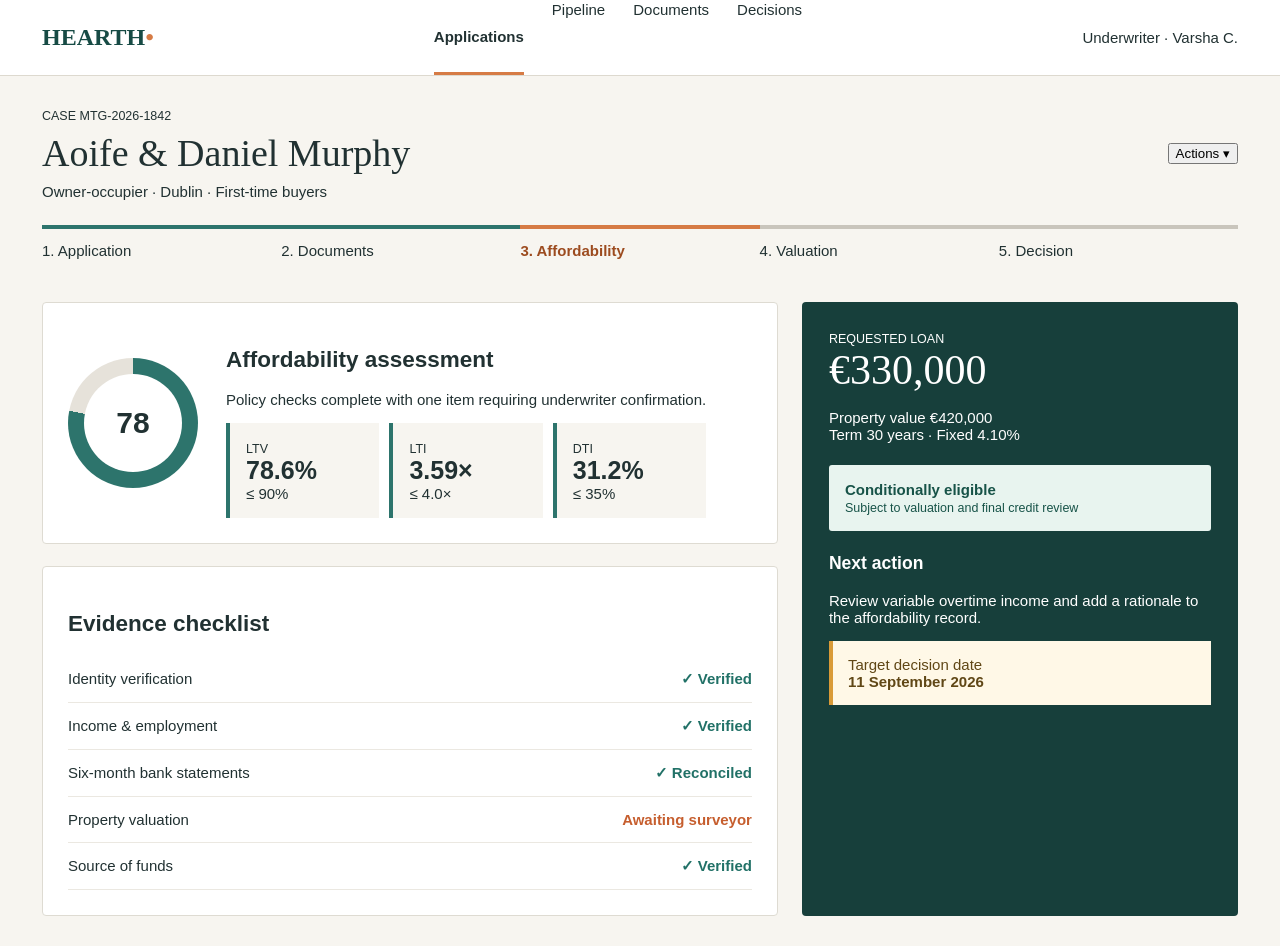
==== docs/index.html @ d86b8b5d "fix: restore application tests and portfolio deployment" ====
<!doctype html><html><head><meta charset="utf-8"><meta name="viewport" content="width=device-width"><title>Hearth Mortgage Workspace</title><style>
*{box-sizing:border-box}body{margin:0;background:#f7f5f0;color:#213132;font:15px Arial}.bar{height:76px;background:#fff;border-bottom:1px solid #ddd9cf;display:flex;align-items:center;justify-content:space-between;padding:0 42px}.logo{font:800 24px Georgia;color:#174b45}.logo i{color:#d67b45}.tabs{display:flex;gap:28px}.tabs b{border-bottom:3px solid #d67b45;padding:27px 0}.wrap{max-width:1450px;margin:auto;padding:30px 42px}.casehead{display:flex;justify-content:space-between;align-items:center}.casehead h1{font:38px Georgia;margin:8px 0}.stage{display:grid;grid-template-columns:repeat(5,1fr);margin:25px 0 30px}.step{border-top:4px solid #c9c5bc;padding:13px 0}.step.done{border-color:#2d746c}.step.now{border-color:#d67b45;color:#9c4b1f;font-weight:bold}.body{display:grid;grid-template-columns:1.35fr .8fr;gap:24px}.card{background:#fff;border:1px solid #dedbd2;border-radius:4px;padding:25px}.score{display:flex;align-items:center;gap:28px}.ring{width:130px;height:130px;border-radius:50%;display:grid;place-items:center;background:conic-gradient(#2d746c 0 78%,#e6e2da 78%);position:relative}.ring:after{content:'';width:98px;height:98px;border-radius:50%;background:white;position:absolute}.ring strong{z-index:1;font-size:30px}.ratios{display:grid;grid-template-columns:repeat(3,1fr);gap:10px}.ratio{padding:16px;background:#f7f5f0;border-left:4px solid #2d746c}.ratio strong{font-size:25px;display:block}.docs{margin-top:22px}.doc{display:flex;justify-content:space-between;padding:14px 0;border-bottom:1px solid #ebe8e1}.ok{color:#217167}.wait{color:#c65e2e}.sidecard{background:#173f3b;color:white;border-radius:4px;padding:27px}.amount{font:42px Georgia}.decision{background:#e8f4ef;color:#175348;padding:16px;margin:22px 0;border-radius:3px}.note{background:#fff8e7;border-left:4px solid #d99b38;padding:15px;color:#604716}@media(max-width:800px){.tabs{display:none}.body{grid-template-columns:1fr}.stage{grid-template-columns:1fr}.step{border-top:0;border-left:4px solid #ccc;padding-left:10px}}
</style></head><body><header class="bar"><div class="logo">HEARTH<i>•</i></div><nav class="tabs"><b>Applications</b><span>Pipeline</span><span>Documents</span><span>Decisions</span></nav><div>Underwriter · Varsha C.</div></header><main class="wrap"><div class="casehead"><div><small>CASE MTG-2026-1842</small><h1>Aoife & Daniel Murphy</h1><span>Owner-occupier · Dublin · First-time buyers</span></div><button>Actions ▾</button></div><div class="stage"><div class="step done">1. Application</div><div class="step done">2. Documents</div><div class="step now">3. Affordability</div><div class="step">4. Valuation</div><div class="step">5. Decision</div></div><div class="body"><section><div class="card score"><div class="ring"><strong>78</strong></div><div><h2>Affordability assessment</h2><p>Policy checks complete with one item requiring underwriter confirmation.</p><div class="ratios"><div class="ratio"><small>LTV</small><strong>78.6%</strong>≤ 90%</div><div class="ratio"><small>LTI</small><strong>3.59×</strong>≤ 4.0×</div><div class="ratio"><small>DTI</small><strong>31.2%</strong>≤ 35%</div></div></div></div><div class="card docs"><h2>Evidence checklist</h2><div class="doc"><span>Identity verification</span><b class="ok">✓ Verified</b></div><div class="doc"><span>Income & employment</span><b class="ok">✓ Verified</b></div><div class="doc"><span>Six-month bank statements</span><b class="ok">✓ Reconciled</b></div><div class="doc"><span>Property valuation</span><b class="wait">Awaiting surveyor</b></div><div class="doc"><span>Source of funds</span><b class="ok">✓ Verified</b></div></div></section><aside class="sidecard"><small>REQUESTED LOAN</small><div class="amount">€330,000</div><p>Property value €420,000<br>Term 30 years · Fixed 4.10%</p><div class="decision"><b>Conditionally eligible</b><br><small>Subject to valuation and final credit review</small></div><h3>Next action</h3><p>Review variable overtime income and add a rationale to the affordability record.</p><div class="note">Target decision date<br><b>11 September 2026</b></div></aside></div></main><div id="toast" style="position:fixed;right:24px;bottom:24px;background:#111827;color:white;padding:13px 18px;border-radius:8px;opacity:0;transition:.2s;z-index:99">View updated</div><script>
document.querySelectorAll('button,.nav div,.tabs span,.tabs b,.side div,.ticket,.doc,.task').forEach(function(el){el.style.cursor='pointer';el.addEventListener('click',function(){
  document.querySelectorAll('.selected').forEach(function(x){x.classList.remove('selected')}); this.classList.add('selected');
  var t=document.getElementById('toast'); if(t){t.textContent=(this.textContent||'Control').trim().slice(0,48)+' selected';t.style.opacity='1';setTimeout(function(){t.style.opacity='0'},1200)}
})});
</script></body></html>
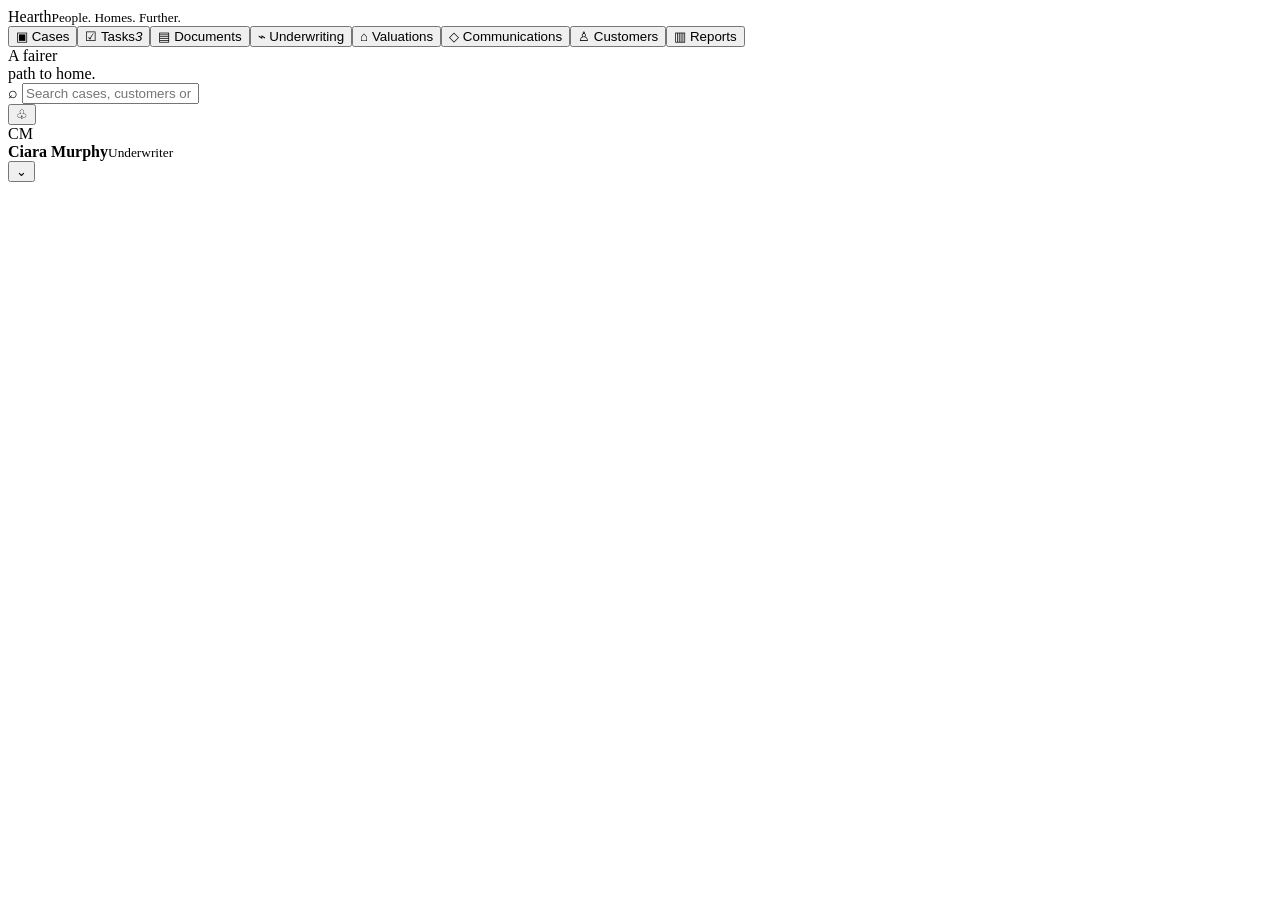
==== commit a3373aa2: "Build fully interactive mortgage case management dashboard" ====
--- a/docs/index.html
+++ b/docs/index.html
@@ -1,8 +1,6 @@
-<!doctype html><html><head><meta charset="utf-8"><meta name="viewport" content="width=device-width"><title>Hearth Mortgage Workspace</title><style>
-*{box-sizing:border-box}body{margin:0;background:#f7f5f0;color:#213132;font:15px Arial}.bar{height:76px;background:#fff;border-bottom:1px solid #ddd9cf;display:flex;align-items:center;justify-content:space-between;padding:0 42px}.logo{font:800 24px Georgia;color:#174b45}.logo i{color:#d67b45}.tabs{display:flex;gap:28px}.tabs b{border-bottom:3px solid #d67b45;padding:27px 0}.wrap{max-width:1450px;margin:auto;padding:30px 42px}.casehead{display:flex;justify-content:space-between;align-items:center}.casehead h1{font:38px Georgia;margin:8px 0}.stage{display:grid;grid-template-columns:repeat(5,1fr);margin:25px 0 30px}.step{border-top:4px solid #c9c5bc;padding:13px 0}.step.done{border-color:#2d746c}.step.now{border-color:#d67b45;color:#9c4b1f;font-weight:bold}.body{display:grid;grid-template-columns:1.35fr .8fr;gap:24px}.card{background:#fff;border:1px solid #dedbd2;border-radius:4px;padding:25px}.score{display:flex;align-items:center;gap:28px}.ring{width:130px;height:130px;border-radius:50%;display:grid;place-items:center;background:conic-gradient(#2d746c 0 78%,#e6e2da 78%);position:relative}.ring:after{content:'';width:98px;height:98px;border-radius:50%;background:white;position:absolute}.ring strong{z-index:1;font-size:30px}.ratios{display:grid;grid-template-columns:repeat(3,1fr);gap:10px}.ratio{padding:16px;background:#f7f5f0;border-left:4px solid #2d746c}.ratio strong{font-size:25px;display:block}.docs{margin-top:22px}.doc{display:flex;justify-content:space-between;padding:14px 0;border-bottom:1px solid #ebe8e1}.ok{color:#217167}.wait{color:#c65e2e}.sidecard{background:#173f3b;color:white;border-radius:4px;padding:27px}.amount{font:42px Georgia}.decision{background:#e8f4ef;color:#175348;padding:16px;margin:22px 0;border-radius:3px}.note{background:#fff8e7;border-left:4px solid #d99b38;padding:15px;color:#604716}@media(max-width:800px){.tabs{display:none}.body{grid-template-columns:1fr}.stage{grid-template-columns:1fr}.step{border-top:0;border-left:4px solid #ccc;padding-left:10px}}
-</style></head><body><header class="bar"><div class="logo">HEARTH<i>•</i></div><nav class="tabs"><b>Applications</b><span>Pipeline</span><span>Documents</span><span>Decisions</span></nav><div>Underwriter · Varsha C.</div></header><main class="wrap"><div class="casehead"><div><small>CASE MTG-2026-1842</small><h1>Aoife & Daniel Murphy</h1><span>Owner-occupier · Dublin · First-time buyers</span></div><button>Actions ▾</button></div><div class="stage"><div class="step done">1. Application</div><div class="step done">2. Documents</div><div class="step now">3. Affordability</div><div class="step">4. Valuation</div><div class="step">5. Decision</div></div><div class="body"><section><div class="card score"><div class="ring"><strong>78</strong></div><div><h2>Affordability assessment</h2><p>Policy checks complete with one item requiring underwriter confirmation.</p><div class="ratios"><div class="ratio"><small>LTV</small><strong>78.6%</strong>≤ 90%</div><div class="ratio"><small>LTI</small><strong>3.59×</strong>≤ 4.0×</div><div class="ratio"><small>DTI</small><strong>31.2%</strong>≤ 35%</div></div></div></div><div class="card docs"><h2>Evidence checklist</h2><div class="doc"><span>Identity verification</span><b class="ok">✓ Verified</b></div><div class="doc"><span>Income & employment</span><b class="ok">✓ Verified</b></div><div class="doc"><span>Six-month bank statements</span><b class="ok">✓ Reconciled</b></div><div class="doc"><span>Property valuation</span><b class="wait">Awaiting surveyor</b></div><div class="doc"><span>Source of funds</span><b class="ok">✓ Verified</b></div></div></section><aside class="sidecard"><small>REQUESTED LOAN</small><div class="amount">€330,000</div><p>Property value €420,000<br>Term 30 years · Fixed 4.10%</p><div class="decision"><b>Conditionally eligible</b><br><small>Subject to valuation and final credit review</small></div><h3>Next action</h3><p>Review variable overtime income and add a rationale to the affordability record.</p><div class="note">Target decision date<br><b>11 September 2026</b></div></aside></div></main><div id="toast" style="position:fixed;right:24px;bottom:24px;background:#111827;color:white;padding:13px 18px;border-radius:8px;opacity:0;transition:.2s;z-index:99">View updated</div><script>
-document.querySelectorAll('button,.nav div,.tabs span,.tabs b,.side div,.ticket,.doc,.task').forEach(function(el){el.style.cursor='pointer';el.addEventListener('click',function(){
-  document.querySelectorAll('.selected').forEach(function(x){x.classList.remove('selected')}); this.classList.add('selected');
-  var t=document.getElementById('toast'); if(t){t.textContent=(this.textContent||'Control').trim().slice(0,48)+' selected';t.style.opacity='1';setTimeout(function(){t.style.opacity='0'},1200)}
-})});
-</script></body></html>
+<!doctype html><html lang="en"><head><meta charset="utf-8"><meta name="viewport" content="width=device-width,initial-scale=1"><title>Hearth — Mortgage Case Management</title><meta name="description" content="Interactive mortgage underwriting and case management workspace."><link rel="stylesheet" href="styles.css"></head><body>
+<aside class="sidebar"><div class="brand">Hearth<small>People. Homes. Further.</small></div><nav><button class="nav active" data-view="case">▣ <span>Cases</span></button><button class="nav" data-view="tasks">☑ <span>Tasks</span><em>3</em></button><button class="nav" data-view="documents">▤ <span>Documents</span></button><button class="nav" data-view="underwriting">⌁ <span>Underwriting</span></button><button class="nav" data-view="valuations">⌂ <span>Valuations</span></button><button class="nav" data-view="communications">◇ <span>Communications</span></button><button class="nav" data-view="customers">♙ <span>Customers</span></button><button class="nav" data-view="reports">▥ <span>Reports</span></button></nav><div class="motto">A fairer<br>path to home.</div></aside>
+<div class="shell"><header class="topbar"><label class="search">⌕ <input id="search" aria-label="Search cases" placeholder="Search cases, customers or documents..."></label><div class="top-actions"><button id="notificationBtn" class="icon-btn" aria-label="Notifications">♧<i></i></button><div class="avatar">CM</div><div><strong>Ciara Murphy</strong><small>Underwriter</small></div><button id="profileBtn" class="icon-btn">⌄</button></div></header><main id="app"></main></div>
+<dialog id="newCaseDialog"><form method="dialog" id="newCaseForm"><div class="dialog-head"><div><small>NEW APPLICATION</small><h2>Create mortgage case</h2></div><button value="cancel" class="close" aria-label="Close">×</button></div><div class="form-grid"><label>Applicant name<input name="applicant" required value="Niamh & Sean Kelly"></label><label>Location<input name="location" required value="Cork, T12"></label><label>Property value (€)<input name="propertyValue" type="number" min="1" required value="390000"></label><label>Loan amount (€)<input name="loanAmount" type="number" min="1" required value="300000"></label><label>Gross annual income (€)<input name="income" type="number" min="1" required value="92000"></label><label>Monthly committed outgoings (€)<input name="debt" type="number" min="0" required value="1750"></label><label>Term (years)<input name="term" type="number" min="5" max="40" required value="30"></label><label>Product<select name="product"><option>Variable Rate (Green Home)</option><option>3 Year Fixed</option><option>5 Year Fixed</option></select></label></div><div class="dialog-actions"><button value="cancel" class="secondary">Cancel</button><button type="submit" value="default" class="primary">Create & assess case →</button></div></form></dialog>
+<dialog id="actionDialog"><form method="dialog"><div class="dialog-head"><div><small>CASE ACTIONS</small><h2>Choose next step</h2></div><button value="cancel" class="close">×</button></div><div class="action-list"><button value="info" data-action="info">Request further information <span>→</span></button><button value="review" data-action="review">Move to manual review <span>→</span></button><button value="approve" data-action="approve">Approve subject to conditions <span>→</span></button></div></form></dialog>
+<div id="toast" role="status" aria-live="polite"></div><script src="model.js"></script><script src="app.js"></script></body></html>
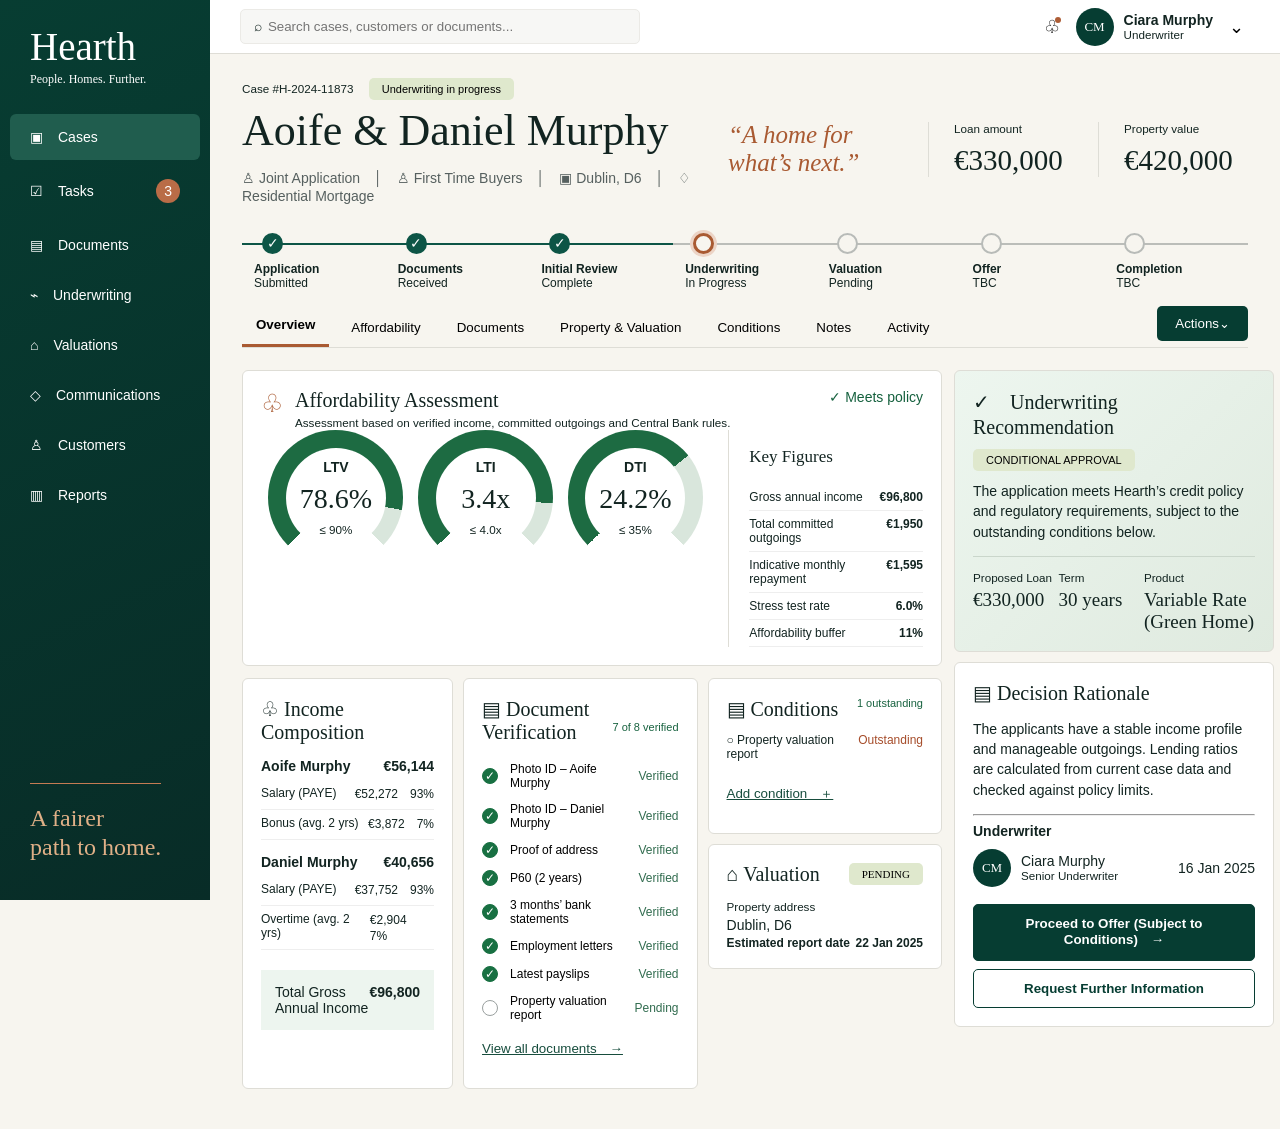
==== commit 5179f3a8: "Upgrade docs/index.html for complete enterprise workflow" ====
--- a/docs/index.html
+++ b/docs/index.html
@@ -1,4 +1,4 @@
-<!doctype html><html lang="en"><head><meta charset="utf-8"><meta name="viewport" content="width=device-width,initial-scale=1"><title>Hearth — Mortgage Case Management</title><meta name="description" content="Interactive mortgage underwriting and case management workspace."><link rel="stylesheet" href="styles.css"></head><body>
+<!doctype html><html lang="en"><head><meta charset="utf-8"><meta name="viewport" content="width=device-width,initial-scale=1"><title>Hearth — Mortgage Case Management</title><meta name="description" content="Interactive mortgage underwriting and case management workspace."><link rel="stylesheet" href="styles.css"><link rel="stylesheet" href="enterprise.css"></head><body>
 <aside class="sidebar"><div class="brand">Hearth<small>People. Homes. Further.</small></div><nav><button class="nav active" data-view="case">▣ <span>Cases</span></button><button class="nav" data-view="tasks">☑ <span>Tasks</span><em>3</em></button><button class="nav" data-view="documents">▤ <span>Documents</span></button><button class="nav" data-view="underwriting">⌁ <span>Underwriting</span></button><button class="nav" data-view="valuations">⌂ <span>Valuations</span></button><button class="nav" data-view="communications">◇ <span>Communications</span></button><button class="nav" data-view="customers">♙ <span>Customers</span></button><button class="nav" data-view="reports">▥ <span>Reports</span></button></nav><div class="motto">A fairer<br>path to home.</div></aside>
 <div class="shell"><header class="topbar"><label class="search">⌕ <input id="search" aria-label="Search cases" placeholder="Search cases, customers or documents..."></label><div class="top-actions"><button id="notificationBtn" class="icon-btn" aria-label="Notifications">♧<i></i></button><div class="avatar">CM</div><div><strong>Ciara Murphy</strong><small>Underwriter</small></div><button id="profileBtn" class="icon-btn">⌄</button></div></header><main id="app"></main></div>
 <dialog id="newCaseDialog"><form method="dialog" id="newCaseForm"><div class="dialog-head"><div><small>NEW APPLICATION</small><h2>Create mortgage case</h2></div><button value="cancel" class="close" aria-label="Close">×</button></div><div class="form-grid"><label>Applicant name<input name="applicant" required value="Niamh & Sean Kelly"></label><label>Location<input name="location" required value="Cork, T12"></label><label>Property value (€)<input name="propertyValue" type="number" min="1" required value="390000"></label><label>Loan amount (€)<input name="loanAmount" type="number" min="1" required value="300000"></label><label>Gross annual income (€)<input name="income" type="number" min="1" required value="92000"></label><label>Monthly committed outgoings (€)<input name="debt" type="number" min="0" required value="1750"></label><label>Term (years)<input name="term" type="number" min="5" max="40" required value="30"></label><label>Product<select name="product"><option>Variable Rate (Green Home)</option><option>3 Year Fixed</option><option>5 Year Fixed</option></select></label></div><div class="dialog-actions"><button value="cancel" class="secondary">Cancel</button><button type="submit" value="default" class="primary">Create & assess case →</button></div></form></dialog>
--- a/docs/styles.css
+++ b/docs/styles.css
@@ -0,0 +1 @@
+:root{--green:#063d32;--cream:#f7f5ef;--line:#deddd6;--copper:#a95a32;--ink:#122421;--muted:#5d6765}*{box-sizing:border-box}body{margin:0;background:var(--cream);color:var(--ink);font:14px Arial,sans-serif}.sidebar{position:fixed;inset:0 auto 0 0;width:210px;padding:24px 10px;background:linear-gradient(155deg,#073d32,#082c27);color:white;z-index:4}.brand{font:39px Georgia,serif;padding:0 20px 27px}.brand small{display:block;font:12px Georgia;margin-top:3px}.sidebar nav{display:grid;gap:4px}.nav{border:0;background:transparent;color:white;text-align:left;padding:15px 20px;border-radius:6px;font-size:14px;display:flex;gap:15px;align-items:center}.nav.active,.nav:hover{background:#205d4e}.nav em{margin-left:auto;background:#b96c47;border-radius:50%;font-style:normal;padding:4px 8px}.motto{position:absolute;bottom:38px;left:30px;color:#e0b087;font:24px Georgia;line-height:1.2;border-top:1px solid #c47b53;padding-top:20px}.shell{margin-left:210px}.topbar{height:54px;background:#fff;border-bottom:1px solid var(--line);display:flex;align-items:center;justify-content:space-between;padding:0 30px;position:sticky;top:0;z-index:3}.search{background:#f7f7f5;border:1px solid #ebeae6;padding:8px 13px;width:400px;border-radius:5px}.search input{width:92%;border:0;outline:0;background:transparent}.top-actions{display:flex;align-items:center;gap:10px}.top-actions small{display:block}.avatar{width:38px;height:38px;border-radius:50%;background:var(--green);color:#fff;display:grid;place-items:center;font:13px Georgia}.icon-btn{border:0;background:transparent;font-size:18px;position:relative}.icon-btn i{width:6px;height:6px;background:#ad5d36;border-radius:50%;position:absolute;right:5px;top:2px}main{padding:26px 32px 40px;max-width:1550px;margin:auto}.case-top{display:grid;grid-template-columns:minmax(420px,1fr) 180px 150px 150px;align-items:center;gap:20px}.case-top h1,.list-head h1{font:44px Georgia;margin:9px 0}.case-top p{color:#56605f}.case-top mark{margin-left:12px}.case-top blockquote{font:italic 25px Georgia;color:var(--copper);margin:0}.headline-number{border-left:1px solid var(--line);padding-left:25px}.headline-number small,.headline-number b{display:block}.headline-number b{font:29px Georgia;margin-top:9px}.timeline{display:grid;grid-template-columns:repeat(7,1fr);margin:25px 0 15px}.milestone{border-top:2px solid #bbbdb9;padding:17px 12px 0;position:relative}.milestone i{position:absolute;top:-12px;left:20px;border:2px solid #b8bbb8;width:21px;height:21px;border-radius:50%;background:var(--cream);font-style:normal;text-align:center}.milestone.done{border-color:#0d5546}.milestone.done i{background:#0d5546;border-color:#0d5546;color:#fff}.milestone.now i{border:3px solid var(--copper);box-shadow:0 0 0 3px #ecd4c6}.milestone b,.milestone small{display:block;font-size:12px}.tabs{border-bottom:1px solid var(--line);display:flex;gap:8px;align-items:end;margin-bottom:22px}.tabs button{border:0;background:none;padding:12px 14px}.tabs .active{border-bottom:3px solid var(--copper);font-weight:bold}.tabs .action{margin-left:auto;background:var(--green);color:white;border-radius:5px;padding:10px 18px;margin-bottom:6px}.workspace{display:grid;grid-template-columns:minmax(700px,1.6fr) minmax(320px,.65fr);gap:12px}.left-grid{display:grid;gap:12px}.mini-grid{display:grid;grid-template-columns:.9fr 1fr 1fr;gap:10px}.card,.recommend{background:#fff;border:1px solid var(--line);border-radius:6px;padding:18px}.card h2,.recommend h2{font:20px Georgia;margin:0 0 12px}.card-title{display:flex;gap:12px;align-items:start}.card-title>span{font-size:25px;color:var(--copper)}.card-title h2{margin-bottom:2px}.card-title em{margin-left:auto}.pass{color:#14603d;font-style:normal}.afford-body{display:grid;grid-template-columns:1.5fr .65fr;gap:18px}.gauges{display:flex;justify-content:space-around}.arc{width:135px;height:135px;border-radius:50%;background:conic-gradient(from 225deg,var(--tone) 0 var(--deg),#d9e6dc var(--deg) 270deg,transparent 270deg);display:grid;place-items:center;position:relative}.arc:before{content:'';position:absolute;width:100px;height:100px;background:#fff;border-radius:50%}.arc div{z-index:1;text-align:center}.arc b,.arc small{display:block}.arc strong{display:block;font:28px Georgia;margin:8px}.keyfig{border-left:1px solid var(--line);padding-left:20px}.keyfig h3{font:17px Georgia}.keyfig p,.income p{display:flex;justify-content:space-between;border-bottom:1px solid #eee;padding:6px 0;margin:0;font-size:12px}.income>b{display:flex;justify-content:space-between;margin:14px 0 6px}.total{margin-top:20px;background:#edf5ef;padding:14px;display:flex;justify-content:space-between}.card h2 em{float:right;font:11px Arial;color:#17623f}.doc-row{display:grid;grid-template-columns:20px 1fr auto;width:100%;gap:8px;align-items:center;border:0;background:none;padding:6px 0;text-align:left;font-size:12px}.doc-row i{width:16px;height:16px;border:1px solid #9aa09f;border-radius:50%;font-style:normal;text-align:center}.doc-row i.yes{background:#187042;color:white;border-color:#187042}.doc-row em{color:#316c4f;font-style:normal}.link{border:0;background:none;text-decoration:underline;color:#174d3d;padding:12px 0}.condition{display:flex;font-size:12px}.condition span{margin-left:auto;color:#a64d2b}.valuation{margin-top:10px}.valuation mark{float:right}.valuation p{margin:3px 0}.valuation b{display:flex;justify-content:space-between;font-size:12px}.recommend{background:linear-gradient(135deg,#edf6ef,#dfeadf)}mark{background:#dfe8cd;border-radius:5px;padding:5px 13px;font-size:11px}.recommend>p,.rationale>p{line-height:1.45}.recommend>div{border-top:1px solid #cad6cb;display:grid;grid-template-columns:1fr 1fr 1.3fr;padding-top:14px}.recommend small,.recommend b{display:block}.recommend b{font:19px Georgia;margin-top:5px}.rationale{margin-top:10px}.underwriter{display:grid;grid-template-columns:auto 1fr auto;align-items:center;gap:10px}.underwriter p,.underwriter small{display:block}.primary,.secondary{padding:11px 16px;border-radius:5px;font-weight:bold}.primary{border:1px solid var(--green);background:var(--green);color:#fff}.secondary{border:1px solid var(--green);background:white;color:var(--green)}.wide{width:100%;margin-top:8px}.list-head{display:flex;justify-content:space-between;align-items:center;padding:25px 0}.metrics{display:grid;grid-template-columns:repeat(3,1fr);gap:15px;margin-bottom:15px}.metrics article{background:white;border:1px solid var(--line);padding:20px}.metrics b,.metrics em{display:block}.metrics b{font:35px Georgia;margin:8px 0}.metrics em{font-style:normal;color:var(--muted)}.table-tools{display:flex;justify-content:space-between}table{width:100%;border-collapse:collapse}th,td{text-align:left;padding:15px;border-bottom:1px solid #e9e7e2}tbody tr:hover{background:#f1f6f2;cursor:pointer}dialog{border:0;border-radius:10px;box-shadow:0 25px 80px #0005;padding:0;width:min(720px,92vw)}dialog::backdrop{background:#062b2677;backdrop-filter:blur(3px)}dialog form{padding:24px}.dialog-head{display:flex;justify-content:space-between}.dialog-head h2{font:30px Georgia;margin:6px 0 20px}.close{border:0;background:none;font-size:28px}.form-grid{display:grid;grid-template-columns:1fr 1fr;gap:15px}.form-grid label{font-weight:bold}.form-grid input,.form-grid select{display:block;width:100%;padding:11px;margin-top:6px;border:1px solid #cfd3cf;border-radius:4px}.dialog-actions{display:flex;justify-content:flex-end;gap:10px;margin-top:22px}.action-list{display:grid;gap:10px}.action-list button{background:white;border:1px solid var(--line);padding:18px;text-align:left;font-weight:bold}.action-list span{float:right}#toast{position:fixed;right:24px;bottom:24px;background:#163f37;color:#fff;padding:13px 20px;border-radius:5px;opacity:0;transform:translateY(15px);transition:.2s;z-index:9}#toast.show{opacity:1;transform:none}button{cursor:pointer}[hidden]{display:none!important}@media(max-width:1050px){.sidebar{width:72px}.sidebar .brand{font-size:0;padding:10px}.brand:before{content:'H';font:32px Georgia}.brand small,.nav span,.nav em,.motto{display:none}.nav{padding:15px}.shell{margin-left:72px}.case-top{grid-template-columns:1fr 140px 140px}.case-top blockquote{display:none}.workspace{grid-template-columns:1fr}.mini-grid{grid-template-columns:1fr 1fr}.afford-body{grid-template-columns:1fr}.keyfig{border-left:0}.timeline{overflow-x:auto}}@media(max-width:700px){main{padding:18px}.topbar{padding:0 12px}.search{width:55%}.top-actions>div:not(.avatar){display:none}.case-top{grid-template-columns:1fr 1fr}.case-top>div:first-child{grid-column:1/-1}.case-top h1{font-size:34px}.timeline{grid-template-columns:repeat(7,120px)}.tabs{overflow-x:auto}.workspace,.mini-grid,.metrics,.form-grid{grid-template-columns:1fr}.gauges{overflow-x:auto;justify-content:start;gap:15px}.recommend>div{grid-template-columns:1fr}.table-card{overflow-x:auto}}
